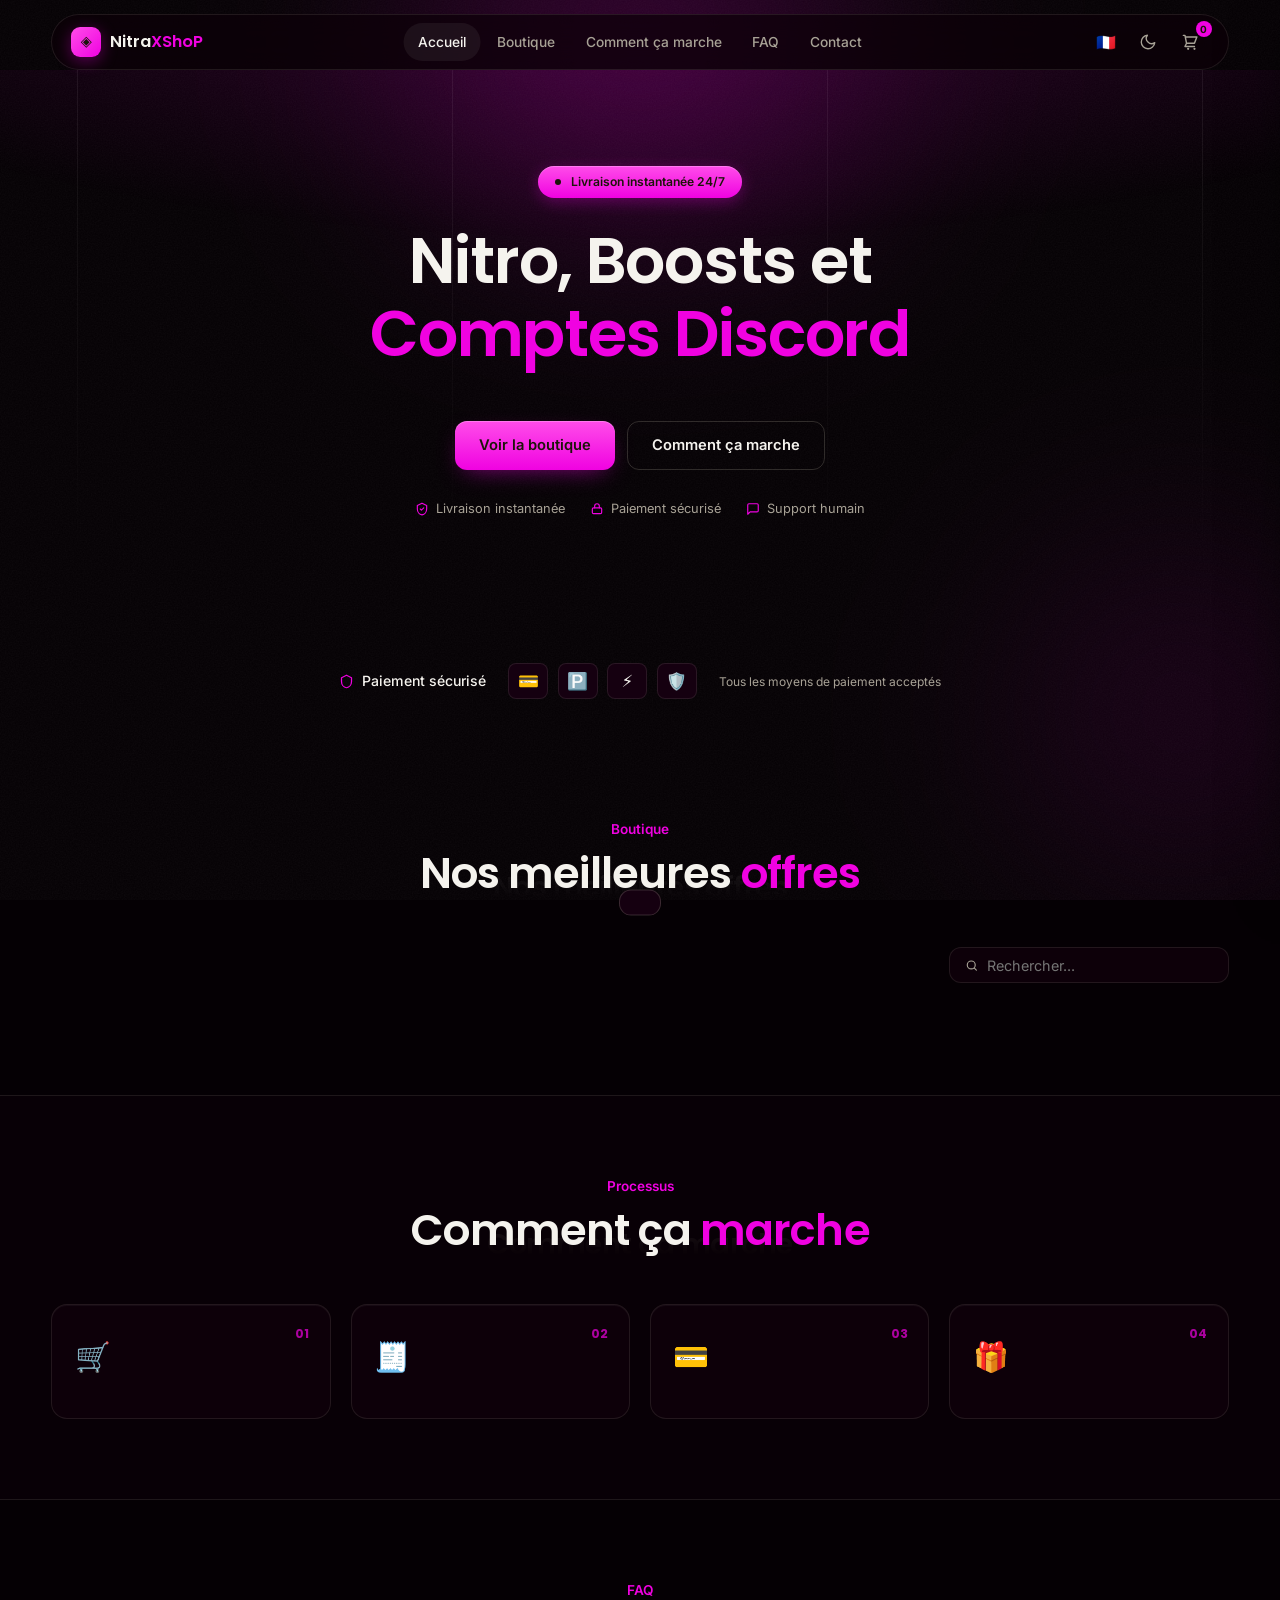
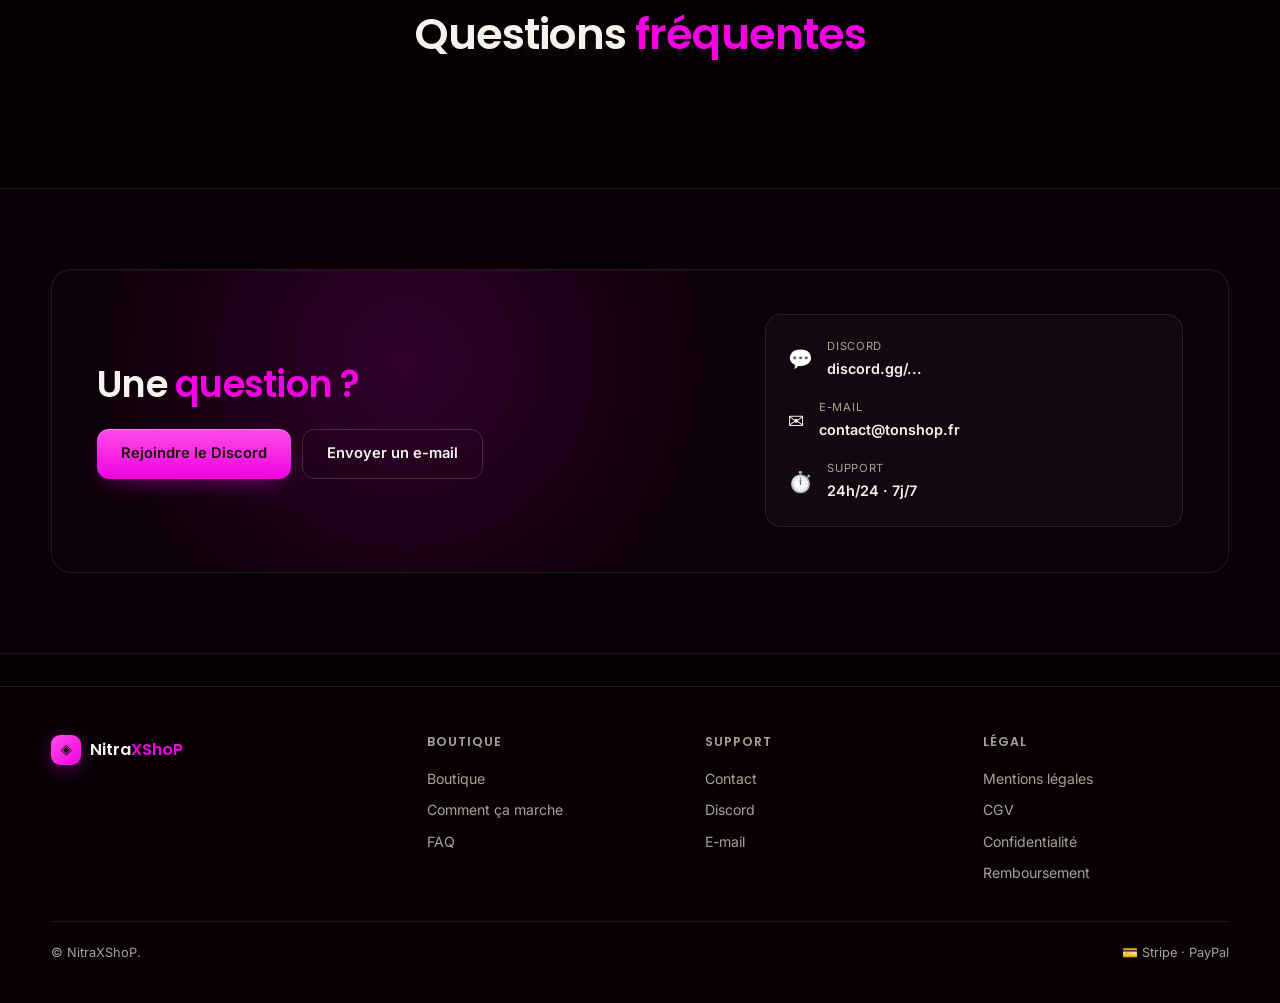
==== index.html @ 9a78f20d "Update index.html" ====
﻿<!DOCTYPE html>
<html lang="fr" data-scheme="dark">
<head>
  <meta charset="UTF-8" />
  <meta name="viewport" content="width=device-width, initial-scale=1" />
  <title>NitraXShoP — Nitro, Boosts et Comptes Discord</title>
  <meta name="description" content="NitraXShoP — achetez du Discord Nitro, des boosts serveur et des comptes Discord. Livraison rapide, paiement sécurisé Stripe et PayPal." />
  <link rel="preconnect" href="https://fonts.googleapis.com" />
  <link rel="preconnect" href="https://fonts.gstatic.com" crossorigin />
  <link href="https://fonts.googleapis.com/css2?family=Poppins:wght@500;600;700&family=Inter:wght@400;500;600&display=swap" rel="stylesheet" />
  <link rel="stylesheet" href="css/style.css" />
</head>
<body>

  <!-- ==== Effets de fond (glow, noise, particules) ==== -->
  <div class="page-fx" aria-hidden="true">
    <div class="pfx-glow pfx-glow--top"></div>
    <div class="pfx-glow pfx-glow--mid"></div>
    <div class="pfx-particles" id="particles"></div>
    <div class="pfx-noise"></div>
  </div>

  <div class="page">

    <!-- ==== HEADER ==== -->
    <header class="sa-header" id="header">
      <nav class="navbar">
        <div class="navbar__pill">
          <a href="#home" class="sa-navbar-logo">
            <span class="logo__mark">◈</span>
            <span class="logo__text">Nitra<span>XShoP</span></span>
          </a>

          <div class="nav-pills" id="navPills">
            <a href="#home" class="nav-pill is-active" data-i18n="nav_home">Accueil</a>
            <a href="#shop" class="nav-pill" data-i18n="nav_shop">Boutique</a>
            <a href="#how" class="nav-pill" data-i18n="nav_how">Comment ça marche</a>
            <a href="#faq" class="nav-pill" data-i18n="nav_faq">FAQ</a>
            <a href="#contact" class="nav-pill" data-i18n="nav_contact">Contact</a>
          </div>

          <div class="navbar__actions">
            <button class="icon-btn" id="langBtn" aria-label="Langue">
              <span id="langFlag">🇫🇷</span>
            </button>

            <button class="icon-btn" id="schemeBtn" aria-label="Thème">
              <svg class="ico-moon" width="18" height="18" viewBox="0 0 24 24" fill="none"><path d="M21 12.79A9 9 0 1 1 11.21 3 7 7 0 0 0 21 12.79Z" stroke="currentColor" stroke-width="1.8" stroke-linecap="round" stroke-linejoin="round"/></svg>
              <svg class="ico-sun" width="18" height="18" viewBox="0 0 24 24" fill="none"><circle cx="12" cy="12" r="4" stroke="currentColor" stroke-width="1.8"/><path d="M12 2v2m0 16v2M4.93 4.93l1.41 1.41m11.32 11.32 1.41 1.41M2 12h2m16 0h2M4.93 19.07l1.41-1.41m11.32-11.32 1.41-1.41" stroke="currentColor" stroke-width="1.8" stroke-linecap="round"/></svg>
            </button>

            <button class="cart-btn" id="cartBtn" aria-label="Panier">
              <svg width="19" height="19" viewBox="0 0 24 24" fill="none"><path d="M3 3h2l.4 2M7 13h10l3-8H5.4M7 13L5.4 5M7 13l-2 4h12" stroke="currentColor" stroke-width="1.8" stroke-linecap="round" stroke-linejoin="round"/><circle cx="9" cy="20" r="1.4" fill="currentColor"/><circle cx="17" cy="20" r="1.4" fill="currentColor"/></svg>
              <span class="cart-btn__count" id="cartCount">0</span>
            </button>

            <button class="burger" id="burger" aria-label="Menu"><span></span><span></span><span></span></button>
          </div>
        </div>

        <div class="mobile-menu" id="mobileMenu">
          <a href="#home" class="mobile-link is-active" data-i18n="nav_home">Accueil</a>
          <a href="#shop" class="mobile-link" data-i18n="nav_shop">Boutique</a>
          <a href="#how" class="mobile-link" data-i18n="nav_how">Comment ça marche</a>
          <a href="#faq" class="mobile-link" data-i18n="nav_faq">FAQ</a>
          <a href="#contact" class="mobile-link" data-i18n="nav_contact">Contact</a>
        </div>
      </nav>
    </header>

    <main>
      <!-- ==== HERO ==== -->
      <section class="hero" id="home">
        <div class="hero-pillars" aria-hidden="true">
          <div class="hero-pillar"></div>
          <div class="hero-pillar"></div>
          <div class="hero-pillar"></div>
          <div class="hero-pillar"></div>
          <div class="hero-pillars-glow"></div>
        </div>

        <div class="wrap hero__inner">
          <div class="sa-hero-eyebrow">
            <span class="blink-dot"></span>
            <span data-i18n="hero_badge">Livraison instantanée 24/7</span>
          </div>

          <h1 class="sa-hero-title hl-accent">
            <span data-i18n="hero_title1">Nitro, Boosts et</span>
            <span class="mk" data-i18n="hero_title2">Comptes Discord</span>
          </h1>

          <p class="sa-hero-subtitle" data-i18n="hero_text"></p>

          <div class="sa-hero-actions">
            <a href="#shop" class="sa-btn sa-btn--primary" data-i18n="hero_cta">Voir la boutique</a>
            <a href="#how" class="sa-btn sa-btn--outline" data-i18n="hero_cta2">Comment ça marche</a>
          </div>

          <div class="hero-trust">
            <span><svg width="14" height="14" viewBox="0 0 24 24" fill="none"><path d="M12 2 4 6v6c0 5 3.4 9.4 8 10 4.6-.6 8-5 8-10V6l-8-4Z" stroke="currentColor" stroke-width="2" stroke-linejoin="round"/><path d="m9 12 2 2 4-4" stroke="currentColor" stroke-width="2" stroke-linecap="round" stroke-linejoin="round"/></svg> <span data-i18n="hero_trust_1">Livraison instantanée</span></span>
            <span><svg width="14" height="14" viewBox="0 0 24 24" fill="none"><rect x="4" y="10" width="16" height="10" rx="2" stroke="currentColor" stroke-width="2"/><path d="M8 10V7a4 4 0 0 1 8 0v3" stroke="currentColor" stroke-width="2" stroke-linecap="round"/></svg> <span data-i18n="hero_trust_2">Paiement sécurisé</span></span>
            <span><svg width="14" height="14" viewBox="0 0 24 24" fill="none"><path d="M21 15a2 2 0 0 1-2 2H7l-4 4V5a2 2 0 0 1 2-2h14a2 2 0 0 1 2 2Z" stroke="currentColor" stroke-width="2" stroke-linejoin="round"/></svg> <span data-i18n="hero_trust_3">Support humain</span></span>
          </div>
        </div>
      </section>

      <!-- ==== LOGOS / CATÉGORIES (marquee) ==== -->
      <section class="logo-cloud">
        <div class="marquee-fade">
          <div class="marquee-track" id="marqueeTrack"></div>
        </div>
      </section>

      <!-- ==== TRUST / PAIEMENTS ==== -->
      <section class="pay-strip">
        <div class="wrap pay-strip__inner">
          <span class="pay-strip__label">
            <svg width="15" height="15" viewBox="0 0 24 24" fill="none"><path d="M12 2 4 6v6c0 5 3.4 9.4 8 10 4.6-.6 8-5 8-10V6l-8-4Z" stroke="currentColor" stroke-width="2" stroke-linejoin="round"/></svg>
            <span data-i18n="pay_secure">Paiement sécurisé</span>
          </span>
          <div class="pay-chips">
            <span class="pay-chip chip-ring" title="Stripe" style="animation-delay:0s">💳</span>
            <span class="pay-chip chip-ring" title="PayPal" style="animation-delay:1.2s">🅿️</span>
            <span class="pay-chip chip-ring" title="Livraison" style="animation-delay:2.4s">⚡</span>
            <span class="pay-chip chip-ring" title="Garantie" style="animation-delay:3.6s">🛡️</span>
          </div>
          <p class="pay-strip__note" data-i18n="pay_methods">Tous les moyens de paiement acceptés</p>
        </div>
      </section>

      <!-- ==== BOUTIQUE ==== -->
      <section class="section" id="shop">
        <div class="wrap">
          <div class="sa-section-header">
            <p class="sa-section-eyebrow" data-i18n="shop_eyebrow">Boutique</p>
            <div class="ghost-wrap">
              <h2 class="sa-section-title hl-accent">
                <span data-i18n="shop_title1">Nos meilleures</span>
                <span class="mk" data-i18n="shop_title2">offres</span>
              </h2>
              <span class="ghost-echo" id="shopEcho" aria-hidden="true">Nos meilleures offres</span>
            </div>
            <p class="sa-section-subtitle" data-i18n="shop_sub"></p>
          </div>

          <div class="shop__toolbar">
            <div class="tabs" id="tabs"></div>
            <div class="search">
              <svg width="15" height="15" viewBox="0 0 24 24" fill="none"><circle cx="11" cy="11" r="7" stroke="currentColor" stroke-width="2"/><path d="M20 20l-3.5-3.5" stroke="currentColor" stroke-width="2" stroke-linecap="round"/></svg>
              <input type="search" id="searchInput" data-i18n-ph="search_ph" placeholder="Rechercher..." />
            </div>
          </div>

          <div class="grid" id="grid"></div>

          <div class="empty-state" id="noResult" hidden>
            <div class="empty__ico">🔍</div>
            <h3 data-i18n="no_result">Aucun résultat</h3>
            <p data-i18n="no_result_sub"></p>
          </div>
        </div>
      </section>

      <!-- ==== COMMENT ÇA MARCHE ==== -->
      <section class="section section--alt" id="how">
        <div class="wrap">
          <div class="sa-section-header">
            <p class="sa-section-eyebrow" data-i18n="how_eyebrow">Processus</p>
            <div class="ghost-wrap">
              <h2 class="sa-section-title hl-accent">
                <span data-i18n="how_title1">Comment ça</span>
                <span class="mk" data-i18n="how_title2">marche</span>
              </h2>
              <span class="ghost-echo" id="howEcho" aria-hidden="true">Comment ça marche</span>
            </div>
            <p class="sa-section-subtitle" data-i18n="how_sub"></p>
          </div>

          <div class="steps">
            <div class="step card-p hfx-spotlight">
              <span class="step__n">01</span>
              <div class="step__ico">🛒</div>
              <h4 data-i18n="how_1_t"></h4>
              <p data-i18n="how_1_d"></p>
            </div>
            <div class="step card-p hfx-spotlight">
              <span class="step__n">02</span>
              <div class="step__ico">🧾</div>
              <h4 data-i18n="how_2_t"></h4>
              <p data-i18n="how_2_d"></p>
            </div>
            <div class="step card-p hfx-spotlight">
              <span class="step__n">03</span>
              <div class="step__ico">💳</div>
              <h4 data-i18n="how_3_t"></h4>
              <p data-i18n="how_3_d"></p>
            </div>
            <div class="step card-p hfx-spotlight">
              <span class="step__n">04</span>
              <div class="step__ico">🎁</div>
              <h4 data-i18n="how_4_t"></h4>
              <p data-i18n="how_4_d"></p>
            </div>
          </div>
        </div>
      </section>

      <!-- ==== FAQ ==== -->
      <section class="section" id="faq">
        <div class="wrap wrap--narrow">
          <div class="sa-section-header">
            <p class="sa-section-eyebrow">FAQ</p>
            <div class="ghost-wrap">
              <h2 class="sa-section-title hl-accent">
                <span data-i18n="faq_title1">Questions</span>
                <span class="mk" data-i18n="faq_title2">fréquentes</span>
              </h2>
              <span class="ghost-echo" id="faqEcho" aria-hidden="true">Questions fréquentes</span>
            </div>
            <p class="sa-section-subtitle" data-i18n="faq_sub"></p>
          </div>
          <div class="faq" id="faqList"></div>
        </div>
      </section>

      <!-- ==== CONTACT ==== -->
      <section class="section section--alt" id="contact">
        <div class="wrap">
          <div class="contact-cta card-p">
            <div class="contact-cta__glow" aria-hidden="true"></div>
            <div class="contact-cta__content">
              <h2 class="hl-accent"><span data-i18n="contact_title1">Une</span> <span class="mk" data-i18n="contact_title2">question ?</span></h2>
              <p data-i18n="contact_sub"></p>
              <div class="contact-cta__btns">
                <a href="#" id="discordLink" class="sa-btn sa-btn--primary" target="_blank" rel="noopener" data-i18n="contact_cta">Rejoindre le Discord</a>
                <a href="#" id="mailLink" class="sa-btn sa-btn--outline" data-i18n="contact_mail">Envoyer un e-mail</a>
              </div>
            </div>
            <div class="contact-cta__info">
              <div class="contact-row"><span>💬</span><div><small>Discord</small><b id="discordTag">discord.gg/...</b></div></div>
              <div class="contact-row"><span>✉️</span><div><small>E-mail</small><b id="mailTag">contact@tonshop.fr</b></div></div>
              <div class="contact-row"><span>⏱️</span><div><small>Support</small><b>24h/24 · 7j/7</b></div></div>
            </div>
          </div>
        </div>
      </section>
    </main>

    <!-- ==== FOOTER ==== -->
    <footer class="sa-footer">
      <div class="wrap footer__grid">
        <div class="footer__brand">
          <a href="#home" class="sa-navbar-logo">
            <span class="logo__mark">◈</span>
            <span class="logo__text">Nitra<span>XShoP</span></span>
          </a>
          <p data-i18n="footer_tagline"></p>
        </div>
        <div class="footer__col">
          <h5 data-i18n="footer_col_shop">Boutique</h5>
          <a href="#shop" data-i18n="nav_shop">Boutique</a>
          <a href="#how" data-i18n="nav_how">Comment ça marche</a>
          <a href="#faq">FAQ</a>
        </div>
        <div class="footer__col">
          <h5 data-i18n="footer_col_support">Support</h5>
          <a href="#contact" data-i18n="nav_contact">Contact</a>
          <a href="#" id="footerDiscord" target="_blank" rel="noopener">Discord</a>
          <a href="#" id="footerMail">E-mail</a>
        </div>
        <div class="footer__col">
          <h5 data-i18n="footer_col_legal">Légal</h5>
          <a href="mentions-legales.html" data-i18n="legal_notice">Mentions légales</a>
          <a href="cgv.html" data-i18n="legal_terms">CGV</a>
          <a href="confidentialite.html" data-i18n="legal_privacy">Confidentialité</a>
          <a href="remboursement.html" data-i18n="legal_refund">Remboursement</a>
        </div>
      </div>
      <div class="wrap footer__bottom">
        <span>© <span id="year"></span> NitraXShoP. <span data-i18n="rights"></span></span>
        <span class="footer__pay">💳 Stripe · PayPal</span>
      </div>
      <div class="wrap">
        <p class="footer__legal" data-i18n="footer_note"></p>
      </div>
    </footer>
  </div>

  <!-- ==== PANIER ==== -->
  <div class="overlay" id="overlay"></div>
  <aside class="drawer" id="drawer" aria-hidden="true">
    <div class="drawer__head">
      <h3 data-i18n="cart">Panier</h3>
      <button class="icon-btn" id="drawerClose" aria-label="Fermer">✕</button>
    </div>

    <div class="drawer__body" id="cartItems"></div>

    <div class="drawer__empty" id="cartEmpty">
      <div class="empty__ico">🛒</div>
      <h4 data-i18n="empty">Ton panier est vide</h4>
      <p data-i18n="empty_sub"></p>
    </div>

    <div class="drawer__foot" id="cartFoot" hidden>
      <div class="drawer__row">
        <span data-i18n="subtotal">Sous-total</span>
        <b id="cartSubtotal">0,00 €</b>
      </div>
      <div class="drawer__row drawer__row--total">
        <span data-i18n="total">Total</span>
        <b id="cartTotal">0,00 €</b>
      </div>

      <div class="pay">
        <div class="pay__label" data-i18n="pay_with">Payer avec</div>

        <div id="paypalMount" class="paypal-mount"></div>

        <button class="sa-btn sa-btn--stripe" id="stripeBtn" hidden>
          💳 <span data-i18n="stripe">Carte bancaire (Stripe)</span>
        </button>

        <div class="pay-empty" id="payEmpty" hidden>
          <p data-i18n="pay_unavailable"></p>
          <a href="#" id="payDiscord" class="sa-btn sa-btn--primary" target="_blank" rel="noopener" data-i18n="pay_contact_btn">Commander sur Discord</a>
        </div>
      </div>

      <button class="link-danger" id="clearCart" data-i18n="clear">Vider</button>
    </div>
  </aside>

  <div class="toast" id="toast"></div>

  <script src="js/config.js"></script>
  <script src="js/i18n.js"></script>
  <script src="js/main.js"></script>
</body>
</html>
---- css/style.css ----
/* =========================================================
   NitraXShoP — thème « Nebula »
   Palette noir profond + accent magenta, navbar flottante,
   titres fantômes, marquee, glows et particules.
   ========================================================= */

:root {
  --accent: 240, 2, 225;
  --grad-from: #ff4de9;
  --grad-to: #f002e1;
  --on-accent: 28, 21, 9;

  --bg: 5, 0, 4;
  --surface: 13, 0, 9;
  --surface-raised: 21, 0, 16;
  --t-primary: 245, 243, 238;
  --t-muted: 168, 162, 150;
  --border: rgba(255, 246, 224, 0.09);
  --border-strong: rgba(255, 246, 224, 0.16);

  --ff-heading: 'Poppins', ui-sans-serif, system-ui, sans-serif;
  --ff-body: 'Inter', ui-sans-serif, system-ui, sans-serif;

  --radius-card: 16px;
  --radius-btn: 12px;
  --radius-badge: 8px;

  --container: 1180px;
  --dur: 200ms;
  --ease: cubic-bezier(0.4, 0, 0.2, 1);
}

[data-scheme="light"] {
  --on-accent: 255, 255, 255;
  --bg: 246, 245, 241;
  --surface: 255, 255, 255;
  --surface-raised: 255, 255, 255;
  --t-primary: 26, 24, 20;
  --t-muted: 95, 91, 81;
  --border: rgba(20, 17, 10, 0.09);
  --border-strong: rgba(20, 17, 10, 0.18);
}

* { box-sizing: border-box; margin: 0; padding: 0; }
[hidden] { display: none !important; }

html { scroll-behavior: smooth; }

body {
  font-family: var(--ff-body);
  background: rgb(var(--bg));
  color: rgb(var(--t-primary));
  line-height: 1.6;
  -webkit-font-smoothing: antialiased;
  overflow-x: hidden;
}

h1, h2, h3, h4, h5 {
  font-family: var(--ff-heading);
  font-weight: 600;
  letter-spacing: -0.02em;
  line-height: 1.15;
}

a { color: inherit; text-decoration: none; }
img { max-width: 100%; display: block; }
button, input { font-family: inherit; }

.wrap { width: min(var(--container), 92vw); margin-inline: auto; }
.wrap--narrow { width: min(860px, 92vw); }

/* =========================================================
   Effets de fond
   ========================================================= */
.page-fx {
  position: fixed; inset: 0; z-index: 0;
  overflow: hidden; pointer-events: none;
}
.pfx-glow {
  position: absolute; border-radius: 50%;
  filter: blur(80px);
}
.pfx-glow--top {
  top: -220px; left: 50%; transform: translateX(-50%);
  width: 900px; height: 520px;
  background: radial-gradient(circle, rgba(var(--accent), 0.22), transparent 68%);
}
.pfx-glow--mid {
  top: 48vh; right: -180px;
  width: 560px; height: 560px;
  background: radial-gradient(circle, rgba(var(--accent), 0.1), transparent 70%);
}
.pfx-noise {
  position: absolute; inset: 0; opacity: 0.05;
  background-image: url("data:image/svg+xml;charset=utf-8,%3Csvg xmlns='http://www.w3.org/2000/svg' width='180' height='180'%3E%3Cfilter id='a'%3E%3CfeTurbulence baseFrequency='.72' numOctaves='2' stitchTiles='stitch' type='fractalNoise'/%3E%3CfeColorMatrix type='saturate' values='0'/%3E%3C/filter%3E%3Crect width='100%25' height='100%25' filter='url(%23a)'/%3E%3C/svg%3E");
  background-size: 180px 180px;
}
[data-scheme="light"] .pfx-noise { opacity: 0.035; }

.pfx-particles { position: absolute; inset: 0; }
.pfx-dot {
  position: absolute; bottom: -3rem;
  left: var(--x); width: var(--s); height: var(--s);
  border-radius: 999px;
  background: rgba(var(--accent), 0.5);
  opacity: 0;
  animation: pfx-float var(--d) linear var(--delay) infinite;
}
@keyframes pfx-float {
  0% { transform: translateY(0); opacity: 0; }
  12% { opacity: 0.5; }
  50% { transform: translate3d(18px, -46vh, 0); }
  100% { transform: translate3d(-12px, -95vh, 0); opacity: 0; }
}

.page { position: relative; z-index: 1; }

/* =========================================================
   Header / navbar flottante
   ========================================================= */
.sa-header {
  position: sticky; top: 0; z-index: 60;
  padding: 14px 0 0;
}
.navbar { position: relative; }
.navbar__pill {
  width: min(var(--container), 92vw);
  margin-inline: auto;
  display: flex; align-items: center; justify-content: space-between;
  gap: 1rem;
  height: 56px; padding: 0 1.2rem;
  border: 1px solid var(--border);
  border-radius: 999px;
  background: rgba(var(--surface), 0.72);
  backdrop-filter: blur(16px);
  -webkit-backdrop-filter: blur(16px);
  transition: box-shadow var(--dur) ease, background var(--dur) ease;
}
.sa-header.is-stuck .navbar__pill {
  background: rgba(var(--surface-raised), 0.9);
  box-shadow: 0 12px 32px -18px rgba(0, 0, 0, 0.8);
}

.sa-navbar-logo {
  display: flex; align-items: center; gap: 0.55rem;
  font-weight: 600; font-size: 1.02rem;
  font-family: var(--ff-heading);
  flex-shrink: 0;
}
.logo__mark {
  width: 30px; height: 30px; border-radius: 9px;
  display: grid; place-items: center; font-size: 0.9rem;
  background: linear-gradient(135deg, var(--grad-from), var(--grad-to));
  color: rgb(var(--on-accent));
  box-shadow: 0 4px 16px rgba(var(--accent), 0.35);
}
.logo__text span { color: rgb(var(--accent)); }

.nav-pills {
  position: absolute; left: 50%; transform: translateX(-50%);
  display: flex; align-items: center; gap: 2px;
}
.nav-pill {
  padding: 0.5rem 0.9rem; border-radius: 999px;
  font-size: 0.86rem; font-weight: 500;
  color: rgb(var(--t-muted));
  transition: color var(--dur) ease, background var(--dur) ease;
  white-space: nowrap;
}
.nav-pill:hover { color: rgb(var(--t-primary)); }
.nav-pill.is-active {
  color: rgb(var(--t-primary));
  background: rgba(var(--t-primary), 0.06);
}

.navbar__actions { display: flex; align-items: center; gap: 0.4rem; flex-shrink: 0; }

.icon-btn {
  width: 36px; height: 36px; border-radius: var(--radius-btn);
  border: none; background: transparent;
  color: rgb(var(--t-muted));
  display: grid; place-items: center; cursor: pointer;
  font-size: 1rem; transition: color var(--dur) ease, background var(--dur) ease;
  position: relative;
}
.icon-btn:hover { color: rgb(var(--t-primary)); background: rgba(var(--t-primary), 0.06); }

.ico-sun { display: none; }
[data-scheme="light"] .ico-moon { display: none; }
[data-scheme="light"] .ico-sun { display: block; }

.cart-btn {
  width: 36px; height: 36px; border-radius: var(--radius-btn);
  border: none; background: transparent;
  color: rgb(var(--t-muted));
  display: grid; place-items: center; cursor: pointer;
  transition: color var(--dur) ease, background var(--dur) ease;
  position: relative;
}
.cart-btn:hover { color: rgb(var(--t-primary)); background: rgba(var(--t-primary), 0.06); }
.cart-btn__count {
  position: absolute; top: -3px; right: -3px;
  min-width: 16px; height: 16px; padding: 0 4px;
  border-radius: 999px;
  background: rgb(var(--accent)); color: rgb(var(--on-accent));
  font-size: 0.62rem; font-weight: 700; line-height: 16px;
  text-align: center;
}

.burger { display: none; flex-direction: column; gap: 4px; background: none; border: none; cursor: pointer; padding: 8px; }
.burger span { width: 18px; height: 2px; background: rgb(var(--t-primary)); border-radius: 2px; transition: 0.25s; }
.burger.is-open span:nth-child(1) { transform: translateY(6px) rotate(45deg); }
.burger.is-open span:nth-child(2) { opacity: 0; }
.burger.is-open span:nth-child(3) { transform: translateY(-6px) rotate(-45deg); }

.mobile-menu {
  display: none;
  position: absolute; top: calc(100% + 8px);
  left: 4vw; right: 4vw; z-index: 50;
  background: rgb(var(--surface-raised));
  border: 1px solid var(--border);
  border-radius: var(--radius-card);
  padding: 0.6rem;
  box-shadow: 0 24px 60px -20px rgba(0, 0, 0, 0.7);
}
.mobile-menu.is-open { display: block; animation: menuIn 0.2s ease; }
@keyframes menuIn { from { opacity: 0; transform: translateY(-6px); } }
.mobile-link {
  display: block; padding: 0.7rem 0.9rem;
  border-radius: var(--radius-btn);
  font-size: 0.9rem; font-weight: 500;
  color: rgb(var(--t-muted));
}
.mobile-link.is-active, .mobile-link:hover {
  color: rgb(var(--t-primary)); background: rgba(var(--t-primary), 0.05);
}

/* =========================================================
   Boutons
   ========================================================= */
.sa-btn {
  display: inline-flex; align-items: center; justify-content: center; gap: 0.5rem;
  padding: 0.75rem 1.5rem;
  border-radius: var(--radius-btn);
  font-weight: 600; font-size: 0.92rem;
  border: none; cursor: pointer;
  transition: all var(--dur) ease;
  white-space: nowrap;
}
.sa-btn:active { transform: scale(0.98); }
.sa-btn--primary {
  background: linear-gradient(180deg, var(--grad-from), var(--grad-to));
  color: rgb(var(--on-accent));
  box-shadow: 0 8px 24px -10px rgba(var(--accent), 0.6), inset 0 1px 0 rgba(255, 255, 255, 0.25);
}
.sa-btn--primary:hover { filter: brightness(0.92); }
.sa-btn--outline {
  background: transparent;
  border: 1px solid var(--border-strong);
  color: rgb(var(--t-primary));
}
.sa-btn--outline:hover { background: rgba(var(--t-primary), 0.05); }
.sa-btn--paypal { background: #ffc439; color: #111; width: 100%; }
.sa-btn--paypal:hover { filter: brightness(1.05); }
.sa-btn--stripe { background: #635bff; color: #fff; width: 100%; }
.sa-btn--stripe:hover { filter: brightness(1.12); }
.sa-btn:disabled { opacity: 0.5; cursor: not-allowed; }

.link-danger {
  background: none; border: none;
  color: rgb(var(--accent)); font-weight: 600; font-size: 0.8rem;
  cursor: pointer; padding: 0.3rem; justify-self: center;
}
.link-danger:hover { text-decoration: underline; }

/* =========================================================
   Hero
   ========================================================= */
.hero { position: relative; padding: 6rem 0 4rem; overflow: hidden; }
.hero-pillars {
  position: absolute; inset: 0;
  display: flex; justify-content: space-between;
  padding: 0 6vw;
  pointer-events: none;
}
.hero-pillar {
  width: 1px; height: 100%;
  background: linear-gradient(to top, transparent, rgba(var(--t-primary), 0.07));
}
.hero-pillars-glow {
  position: absolute; inset: 0;
  background: radial-gradient(ellipse 120% 90% at 50% -25%, rgba(var(--accent), 0.18), transparent 65%);
}
.hero__inner {
  position: relative;
  display: flex; flex-direction: column; align-items: center;
  text-align: center;
}

.sa-hero-eyebrow {
  display: inline-flex; align-items: center; gap: 0.6rem;
  padding: 0.4rem 1.1rem; border-radius: 999px;
  font-size: 0.76rem; font-weight: 600;
  color: rgb(var(--on-accent));
  background: linear-gradient(180deg, var(--grad-from), var(--grad-to));
  box-shadow: inset 0 1px 0 rgba(255, 255, 255, 0.25), 0 4px 16px rgba(var(--accent), 0.3);
  margin-bottom: 1.6rem;
}
.blink-dot {
  width: 6px; height: 6px; border-radius: 999px;
  background: rgb(var(--on-accent));
  animation: blink 1.6s ease-in-out infinite;
}
@keyframes blink { 50% { opacity: 0.25; } }

.sa-hero-title {
  font-size: clamp(2.4rem, 5.4vw, 4rem);
  font-weight: 600;
  max-width: 18ch;
}
.hl-accent .mk { color: rgb(var(--accent)); }

.sa-hero-subtitle {
  margin-top: 1.1rem;
  font-size: 1.08rem; color: rgb(var(--t-muted));
  max-width: 54ch;
}
.sa-hero-actions {
  margin-top: 2rem;
  display: flex; gap: 0.8rem; flex-wrap: wrap; justify-content: center;
}

.hero-trust {
  margin-top: 1.8rem;
  display: flex; gap: 1.6rem; flex-wrap: wrap; justify-content: center;
  font-size: 0.8rem; color: rgb(var(--t-muted));
}
.hero-trust span { display: inline-flex; align-items: center; gap: 0.4rem; }
.hero-trust svg { color: rgb(var(--accent)); }

/* =========================================================
   Marquee catégories
   ========================================================= */
.logo-cloud { padding: 2.5rem 0 1rem; }
.marquee-fade {
  overflow: hidden;
  mask-image: linear-gradient(90deg, transparent, #000 10%, #000 90%, transparent);
  -webkit-mask-image: linear-gradient(90deg, transparent, #000 10%, #000 90%, transparent);
}
.marquee-track {
  display: flex; width: max-content;
  animation: marquee 28s linear infinite;
}
.marquee-group { display: flex; align-items: center; gap: 3.5rem; padding-right: 3.5rem; }
.marquee-item {
  display: inline-flex; align-items: center; gap: 0.6rem;
  font-family: var(--ff-heading); font-weight: 600; font-size: 1.1rem;
  color: rgb(var(--t-muted)); opacity: 0.55;
  filter: grayscale(1);
  transition: 0.3s ease;
  white-space: nowrap;
}
.marquee-item:hover { opacity: 1; filter: none; color: rgb(var(--t-primary)); }
.marquee-item span { font-size: 1.4rem; }
@keyframes marquee { to { transform: translateX(-50%); } }

/* =========================================================
   Bandeau paiement
   ========================================================= */
.pay-strip { padding: 1.5rem 0 2.5rem; }
.pay-strip__inner {
  display: flex; align-items: center; justify-content: center;
  gap: 1.4rem; flex-wrap: wrap;
  font-size: 0.88rem;
}
.pay-strip__label {
  display: inline-flex; align-items: center; gap: 0.5rem;
  font-weight: 500;
}
.pay-strip__label svg { color: rgb(var(--accent)); }
.pay-strip__note { font-size: 0.75rem; color: rgb(var(--t-muted)); }

.pay-chips { display: flex; gap: 0.6rem; }
.pay-chip {
  width: 40px; height: 36px;
  display: grid; place-items: center;
  border: 1px solid var(--border);
  border-radius: var(--radius-badge);
  background: rgb(var(--surface-raised));
  font-size: 1.05rem;
}
.chip-ring { animation: chip-ring 7.2s ease-in-out infinite; }
@keyframes chip-ring {
  0%, 12%, 100% { border-color: var(--border); box-shadow: none; }
  4%, 8% {
    border-color: rgba(var(--accent), 0.55);
    box-shadow: 0 0 0 3px rgba(var(--accent), 0.12);
  }
}

/* =========================================================
   Sections
   ========================================================= */
.section { padding: 5rem 0; }
.section--alt {
  background: rgba(var(--surface), 0.5);
  border-block: 1px solid var(--border);
}

.sa-section-header {
  max-width: 640px; margin: 0 auto 3rem;
  text-align: center;
}
.sa-section-eyebrow {
  font-size: 0.85rem; font-weight: 600;
  color: rgb(var(--accent));
  margin-bottom: 0.5rem;
}
.sa-section-title { font-size: clamp(1.9rem, 3.6vw, 2.7rem); }
.sa-section-subtitle { margin-top: 0.8rem; color: rgb(var(--t-muted)); }

/* Titre fantôme (ghost echo) */
.ghost-wrap { position: relative; }
.ghost-echo {
  position: absolute; left: 50%; bottom: -0.1em;
  transform: translateX(-50%);
  font-family: var(--ff-heading); font-weight: 600;
  font-size: 1.8em; line-height: 1; letter-spacing: -0.02em;
  white-space: nowrap; overflow: hidden; max-width: 96vw;
  background-image: linear-gradient(180deg, rgb(var(--t-primary)), transparent 92%);
  -webkit-background-clip: text; background-clip: text;
  color: transparent; opacity: 0.06;
  pointer-events: none; user-select: none;
  z-index: 0;
}
.sa-section-title { position: relative; z-index: 1; }

/* =========================================================
   Toolbar boutique
   ========================================================= */
.shop__toolbar {
  display: flex; justify-content: space-between; align-items: center;
  gap: 1rem; flex-wrap: wrap; margin-bottom: 2rem;
}
.tabs { display: flex; gap: 0.45rem; flex-wrap: wrap; }
.tab {
  display: inline-flex; align-items: center; gap: 0.45rem;
  padding: 0.55rem 1.1rem; border-radius: 999px;
  border: 1px solid var(--border);
  background: rgb(var(--surface));
  color: rgb(var(--t-muted));
  font-size: 0.85rem; font-weight: 500;
  cursor: pointer; transition: all var(--dur) ease;
}
.tab:hover { color: rgb(var(--t-primary)); border-color: var(--border-strong); }
.tab.is-active {
  background: linear-gradient(180deg, var(--grad-from), var(--grad-to));
  border-color: transparent;
  color: rgb(var(--on-accent));
  font-weight: 600;
  box-shadow: 0 6px 20px -8px rgba(var(--accent), 0.6);
}

.search {
  display: flex; align-items: center; gap: 0.55rem;
  background: rgb(var(--surface));
  border: 1px solid var(--border);
  border-radius: var(--radius-btn);
  padding: 0.55rem 0.95rem;
  color: rgb(var(--t-muted));
  min-width: 230px;
  transition: border-color var(--dur) ease, box-shadow var(--dur) ease;
}
.search:focus-within {
  border-color: rgba(var(--accent), 0.55);
  box-shadow: 0 0 0 3px rgba(var(--accent), 0.12);
}
.search input {
  background: none; border: none; outline: none;
  color: rgb(var(--t-primary)); width: 100%; font-size: 0.9rem;
}

/* =========================================================
   Cartes produits (style showcase)
   ========================================================= */
.grid {
  display: grid;
  grid-template-columns: repeat(auto-fill, minmax(270px, 1fr));
  gap: var(--grid-gap, 1.25rem);
}

.card-p {
  box-shadow: inset 0 1px 0 rgba(255, 255, 255, 0.045);
  transition: border-color var(--dur) ease, box-shadow var(--dur) ease, transform var(--dur) ease;
}
[data-scheme="light"] .card-p { box-shadow: 0 1px 2px rgba(0, 0, 0, 0.04), 0 6px 20px rgba(0, 0, 0, 0.04); }

.hfx-spotlight { position: relative; }
.hfx-spotlight::after {
  content: ""; position: absolute; inset: 0;
  border-radius: inherit; pointer-events: none;
  opacity: 0; transition: opacity 300ms ease;
  background: radial-gradient(240px circle at var(--mx, 50%) var(--my, 50%), rgba(var(--accent), 0.1), transparent 70%);
}
.hfx-spotlight:hover::after { opacity: 1; }

.pcard {
  position: relative;
  display: flex; flex-direction: column;
  height: 100%;
  border: 1px solid var(--border);
  border-radius: var(--radius-card);
  background: rgb(var(--surface));
  overflow: hidden;
}
.pcard:hover { border-color: rgba(var(--t-primary), 0.2); }

.pcard__media {
  margin: 0.75rem 0.75rem 0;
  border-radius: var(--radius-btn);
  aspect-ratio: 16 / 9;
  display: grid; place-items: center;
  position: relative; overflow: hidden;
  background:
    radial-gradient(120% 90% at 50% 0%, rgba(var(--accent), 0.28), transparent 60%),
    linear-gradient(180deg, rgba(var(--t-primary), 0.06), rgba(var(--t-primary), 0.02));
  border: 1px solid var(--border);
}
[data-scheme="light"] .pcard__media {
  background:
    radial-gradient(120% 90% at 50% 0%, rgba(var(--accent), 0.16), transparent 60%),
    linear-gradient(180deg, rgba(var(--t-primary), 0.05), transparent);
}
.pcard__media span {
  font-size: 3rem;
  filter: drop-shadow(0 8px 24px rgba(var(--accent), 0.4));
  transition: transform 0.5s ease;
}
.pcard__media img {
  position: absolute; inset: 0;
  width: 100%; height: 100%;
  object-fit: cover;
  transition: transform 0.5s ease;
}
.pcard:hover .pcard__media span,
.pcard:hover .pcard__media img { transform: scale(1.06); }

.pcard__badge {
  position: absolute; top: 1.35rem; right: 1.35rem;
  padding: 0.2rem 0.6rem; border-radius: var(--radius-badge);
  font-size: 0.66rem; font-weight: 700; text-transform: uppercase;
  letter-spacing: 0.04em;
}
.badge--promo { background: rgb(var(--accent)); color: rgb(var(--on-accent)); }
.badge--popular { background: rgba(var(--accent), 0.16); color: rgb(var(--accent)); border: 1px solid rgba(var(--accent), 0.3); }
.badge--best { background: linear-gradient(135deg, #f59e0b, #f43f5e); color: #fff; }
.badge--new { background: #16a34a; color: #fff; }

.pcard__body {
  padding: 1.1rem 1.25rem 1.25rem;
  display: flex; flex-direction: column; flex: 1;
}
.pcard__top {
  display: flex; align-items: flex-start; justify-content: space-between;
  gap: 0.8rem; margin-bottom: 0.5rem;
}
.pcard__title {
  font-size: 1rem; font-weight: 600; line-height: 1.3;
  transition: color var(--dur) ease;
}
.pcard:hover .pcard__title { color: rgb(var(--accent)); }
.pcard__price { text-align: right; flex-shrink: 0; }
.pcard__price small {
  display: block; font-size: 0.68rem; font-weight: 500;
  color: rgb(var(--t-muted));
}
.pcard__price b { font-size: 1.05rem; font-weight: 600; }
.pcard__price s { color: rgb(var(--t-muted)); font-weight: 400; font-size: 0.78rem; }

.pcard__chip {
  display: inline-flex; align-items: center; gap: 0.35rem;
  align-self: flex-start;
  padding: 0.18rem 0.55rem; border-radius: var(--radius-badge);
  border: 1px solid rgba(var(--accent), 0.25);
  background: rgba(var(--accent), 0.1);
  color: rgb(var(--accent));
  font-size: 0.7rem; font-weight: 600;
  margin-bottom: 0.7rem;
}

.pcard__desc {
  font-size: 0.82rem; color: rgb(var(--t-muted));
  line-height: 1.5; margin-bottom: 1rem;
  display: -webkit-box; -webkit-line-clamp: 2; -webkit-box-orient: vertical;
  overflow: hidden;
}

.pcard__actions { margin-top: auto; display: flex; gap: 0.5rem; }
.pcard__actions .sa-btn { flex: 1; padding: 0.65rem 1rem; font-size: 0.85rem; }
.icon-cart {
  width: 42px; flex-shrink: 0;
  border-radius: var(--radius-btn);
  border: 1px solid var(--border-strong);
  background: transparent; color: rgb(var(--t-primary));
  display: grid; place-items: center; cursor: pointer;
  transition: all var(--dur) ease; font-size: 1.05rem;
}
.icon-cart:hover {
  background: rgba(var(--accent), 0.14);
  border-color: rgba(var(--accent), 0.4);
  color: rgb(var(--accent));
}

.empty-state {
  text-align: center; padding: 3rem 1rem;
  border: 1px dashed var(--border-strong);
  border-radius: var(--radius-card);
}
.empty__ico { font-size: 2.4rem; margin-bottom: 0.5rem; }
.empty-state h3 { margin-bottom: 0.3rem; }
.empty-state p { color: rgb(var(--t-muted)); font-size: 0.9rem; }

/* =========================================================
   Étapes
   ========================================================= */
.steps {
  display: grid; grid-template-columns: repeat(4, 1fr); gap: 1.25rem;
}
.step {
  position: relative;
  background: rgb(var(--surface));
  border: 1px solid var(--border);
  border-radius: var(--radius-card);
  padding: 1.8rem 1.4rem 1.5rem;
  text-align: left;
}
.step:hover { border-color: rgba(var(--accent), 0.35); }
.step__n {
  position: absolute; top: 1.2rem; right: 1.3rem;
  font-family: var(--ff-heading); font-weight: 700;
  font-size: 0.78rem; color: rgb(var(--accent));
  opacity: 0.7;
}
.step__ico { font-size: 1.8rem; margin-bottom: 0.9rem; }
.step h4 { font-size: 1rem; margin-bottom: 0.4rem; }
.step p { font-size: 0.85rem; color: rgb(var(--t-muted)); }

/* =========================================================
   FAQ
   ========================================================= */
.faq { display: grid; gap: 0.7rem; }
.faq__item {
  background: rgb(var(--surface));
  border: 1px solid var(--border);
  border-radius: var(--radius-card);
  overflow: hidden;
  transition: border-color var(--dur) ease;
}
.faq__item.is-open { border-color: rgba(var(--accent), 0.4); }
.faq__q {
  width: 100%; display: flex; justify-content: space-between; align-items: center;
  gap: 1rem; background: none; border: none;
  color: rgb(var(--t-primary));
  padding: 1.1rem 1.3rem;
  font-weight: 600; font-size: 0.95rem; text-align: left;
  cursor: pointer; font-family: var(--ff-heading);
}
.faq__q span:last-child {
  color: rgb(var(--accent)); font-size: 1.15rem; flex-shrink: 0;
  transition: transform 0.25s ease;
}
.faq__item.is-open .faq__q span:last-child { transform: rotate(45deg); }
.faq__a { max-height: 0; overflow: hidden; transition: max-height 0.3s ease; }
.faq__a p { padding: 0 1.3rem 1.2rem; color: rgb(var(--t-muted)); font-size: 0.88rem; }

/* =========================================================
   Contact
   ========================================================= */
.contact-cta {
  position: relative;
  display: grid; grid-template-columns: 1.2fr 0.8fr; gap: 2.5rem;
  align-items: center;
  background: rgb(var(--surface));
  border: 1px solid var(--border);
  border-radius: 20px;
  padding: 2.8rem;
  overflow: hidden;
}
.contact-cta__glow {
  position: absolute; inset: -40% 30% auto -10%; height: 140%;
  background: radial-gradient(circle, rgba(var(--accent), 0.16), transparent 60%);
  pointer-events: none;
}
.contact-cta__content { position: relative; }
.contact-cta h2 { font-size: clamp(1.7rem, 3vw, 2.3rem); margin-bottom: 0.6rem; }
.contact-cta p { color: rgb(var(--t-muted)); margin-bottom: 1.5rem; }
.contact-cta__btns { display: flex; gap: 0.7rem; flex-wrap: wrap; }

.contact-cta__info {
  position: relative;
  background: rgba(var(--t-primary), 0.03);
  border: 1px solid var(--border);
  border-radius: var(--radius-card);
  padding: 1.4rem; display: grid; gap: 1.1rem;
}
.contact-row { display: flex; gap: 0.9rem; align-items: center; }
.contact-row > span { font-size: 1.25rem; }
.contact-row small {
  display: block; font-size: 0.7rem; text-transform: uppercase;
  letter-spacing: 0.06em; color: rgb(var(--t-muted));
}
.contact-row b { font-size: 0.9rem; font-weight: 600; }

/* =========================================================
   Footer
   ========================================================= */
.sa-footer {
  border-top: 1px solid var(--border);
  background: rgba(var(--surface), 0.6);
  padding: 3rem 0 1.5rem;
  margin-top: 2rem;
}
.footer__grid {
  display: grid; grid-template-columns: 1.4fr 1fr 1fr 1fr; gap: 2rem;
  padding-bottom: 2rem; border-bottom: 1px solid var(--border);
}
.footer__brand p { color: rgb(var(--t-muted)); font-size: 0.85rem; margin-top: 0.9rem; max-width: 42ch; }
.footer__col h5 {
  font-size: 0.78rem; text-transform: uppercase; letter-spacing: 0.08em;
  color: rgb(var(--t-muted)); margin-bottom: 0.9rem; font-weight: 600;
}
.footer__col a {
  display: block; font-size: 0.88rem; color: rgb(var(--t-muted));
  padding: 0.28rem 0; transition: color var(--dur) ease;
}
.footer__col a:hover { color: rgb(var(--t-primary)); }
.footer__bottom {
  display: flex; justify-content: space-between; gap: 1rem; flex-wrap: wrap;
  padding-top: 1.3rem; font-size: 0.8rem; color: rgb(var(--t-muted));
}
.footer__legal { font-size: 0.72rem; color: rgb(var(--t-muted)); opacity: 0.75; margin-top: 1rem; }

/* =========================================================
   Panier (drawer)
   ========================================================= */
.overlay {
  position: fixed; inset: 0; z-index: 80;
  background: rgba(6, 5, 3, 0.6);
  backdrop-filter: blur(3px);
  opacity: 0; visibility: hidden; transition: 0.28s;
}
.overlay.is-open { opacity: 1; visibility: visible; }

.drawer {
  position: fixed; top: 0; right: 0; z-index: 90;
  height: 100dvh; width: min(410px, 100%);
  background: rgb(var(--surface-raised));
  border-left: 1px solid var(--border);
  transform: translateX(105%);
  transition: transform 0.32s cubic-bezier(0.4, 0, 0.2, 1);
  display: flex; flex-direction: column;
  box-shadow: -24px 0 60px -24px rgba(0, 0, 0, 0.7);
}
.drawer.is-open { transform: none; }

.drawer__head {
  display: flex; justify-content: space-between; align-items: center;
  padding: 1.2rem 1.4rem; border-bottom: 1px solid var(--border);
}
.drawer__head h3 { font-size: 1.05rem; }

.drawer__body {
  flex: 1; overflow-y: auto;
  padding: 1.1rem 1.4rem; display: grid; gap: 0.8rem; align-content: start;
}
.drawer__empty {
  flex: 1; display: grid; place-content: center;
  text-align: center; padding: 2rem; gap: 0.3rem;
}
.drawer__empty p { color: rgb(var(--t-muted)); font-size: 0.85rem; }
.drawer__empty h4 { margin-top: 0.4rem; }

.line {
  display: grid; grid-template-columns: auto 1fr auto;
  gap: 0.8rem; align-items: center;
  background: rgba(var(--t-primary), 0.03);
  border: 1px solid var(--border);
  border-radius: var(--radius-card);
  padding: 0.75rem;
}
.line__ico {
  width: 42px; height: 42px; border-radius: var(--radius-btn);
  background: rgba(var(--accent), 0.12);
  border: 1px solid rgba(var(--accent), 0.25);
  display: grid; place-items: center; font-size: 1.2rem;
}
.line__name { font-size: 0.85rem; font-weight: 600; line-height: 1.3; }
.line__price { font-size: 0.8rem; color: rgb(var(--accent)); font-weight: 600; }
.line__ctrl { display: flex; align-items: center; gap: 0.35rem; }
.qty {
  display: flex; align-items: center;
  border: 1px solid var(--border); border-radius: var(--radius-badge);
  overflow: hidden;
}
.qty button {
  width: 24px; height: 26px; background: none; border: none;
  color: rgb(var(--t-primary)); cursor: pointer;
}
.qty button:hover { background: rgba(var(--accent), 0.2); }
.qty span { font-size: 0.8rem; font-weight: 600; min-width: 20px; text-align: center; }
.line__del { background: none; border: none; color: rgb(var(--t-muted)); cursor: pointer; font-size: 0.9rem; padding: 0.2rem; }
.line__del:hover { color: rgb(var(--accent)); }

.drawer__foot {
  border-top: 1px solid var(--border);
  padding: 1.2rem 1.4rem 1.4rem;
  display: grid; gap: 0.6rem;
  background: rgba(var(--surface), 0.8);
}
.drawer__row { display: flex; justify-content: space-between; font-size: 0.88rem; color: rgb(var(--t-muted)); }
.drawer__row--total {
  font-size: 1.1rem; color: rgb(var(--t-primary)); font-weight: 700;
  padding-top: 0.6rem; border-top: 1px dashed var(--border-strong);
  font-family: var(--ff-heading);
}
.pay { display: grid; gap: 0.55rem; margin-top: 0.4rem; }
.pay__label {
  font-size: 0.68rem; text-transform: uppercase; letter-spacing: 0.1em;
  color: rgb(var(--t-muted)); font-weight: 600;
}
.paypal-mount:empty { display: none; }
.pay-empty {
  display: grid; gap: 0.6rem; text-align: center;
  padding: 0.9rem; border-radius: var(--radius-btn);
  border: 1px dashed var(--border-strong);
  background: rgba(var(--t-primary), 0.03);
}
.pay-empty p { font-size: 0.8rem; color: rgb(var(--t-muted)); line-height: 1.5; }
.pay-empty .sa-btn { width: 100%; }

/* =========================================================
   Toast
   ========================================================= */
.toast {
  position: fixed; left: 50%; bottom: 26px;
  transform: translate(-50%, 160%);
  background: rgb(var(--surface-raised));
  border: 1px solid var(--border-strong);
  padding: 0.75rem 1.25rem; border-radius: var(--radius-btn);
  font-size: 0.88rem; font-weight: 500;
  box-shadow: 0 20px 50px -20px rgba(0, 0, 0, 0.8);
  z-index: 120;
  transition: transform 0.32s cubic-bezier(0.4, 0, 0.2, 1);
  display: flex; align-items: center; gap: 0.5rem; max-width: 90vw;
}
.toast.is-visible { transform: translate(-50%, 0); }
.toast--ok::before { content: "✓"; color: #2dd4a7; font-weight: 900; }
.toast--err::before { content: "!"; color: rgb(var(--accent)); font-weight: 900; }

/* =========================================================
   Reveal
   ========================================================= */
.reveal { opacity: 0; transform: translateY(18px); transition: 0.6s var(--ease); }
.reveal.is-in { opacity: 1; transform: none; }

/* =========================================================
   Pages légales
   ========================================================= */
.legal-head {
  border-bottom: 1px solid var(--border);
  background: rgba(var(--surface), 0.6);
  padding: 1rem 0;
  position: sticky; top: 0; z-index: 40;
  backdrop-filter: blur(12px);
}
.legal-head__inner { display: flex; align-items: center; justify-content: space-between; gap: 1rem; }
.legal { padding: 3.5rem 0 2rem; }
.legal__inner { max-width: 780px; margin-inline: auto; }
.legal__eyebrow {
  font-size: 0.72rem; text-transform: uppercase; letter-spacing: 0.12em;
  color: rgb(var(--accent)); font-weight: 600; margin-bottom: 0.6rem;
}
.legal h1 { font-size: clamp(1.9rem, 4vw, 2.7rem); margin-bottom: 0.5rem; }
.legal__updated { font-size: 0.8rem; color: rgb(var(--t-muted)); margin-bottom: 2rem; }
.legal h2 { font-size: 1.15rem; margin: 2.2rem 0 0.7rem; }
.legal h3 { font-size: 1rem; margin: 1.5rem 0 0.5rem; }
.legal p, .legal li { color: rgb(var(--t-muted)); line-height: 1.75; font-size: 0.94rem; }
.legal p + p { margin-top: 0.7rem; }
.legal ul { padding-left: 1.2rem; margin-top: 0.5rem; display: grid; gap: 0.35rem; }
.legal ol { padding-left: 1.3rem; margin-top: 0.5rem; display: grid; gap: 0.35rem; }
.legal a { color: rgb(var(--accent)); text-decoration: underline; }
.legal__todo {
  border: 1px dashed var(--border-strong);
  background: rgba(var(--accent), 0.05);
  border-radius: var(--radius-btn);
  padding: 1rem 1.1rem; margin: 1.5rem 0;
  font-size: 0.86rem; color: rgb(var(--t-primary));
}
.legal__todo b { color: rgb(var(--accent)); }
.legal__back { display: inline-flex; align-items: center; gap: 0.4rem; font-size: 0.85rem; color: rgb(var(--t-muted)); }
.legal__back:hover { color: rgb(var(--t-primary)); }
.legal__nav { display: flex; flex-wrap: wrap; gap: 0.8rem; margin-top: 2.5rem; padding-top: 1.5rem; border-top: 1px solid var(--border); }

/* =========================================================
   Responsive
   ========================================================= */
@media (max-width: 1024px) {
  .nav-pills { display: none; }
  .burger { display: flex; }
  .steps { grid-template-columns: repeat(2, 1fr); }
  .contact-cta { grid-template-columns: 1fr; padding: 2rem; }
  .footer__grid { grid-template-columns: 1fr 1fr; }
  .footer__brand { grid-column: 1 / -1; }
}
@media (max-width: 640px) {
  .hero { padding: 3.5rem 0 2.5rem; }
  .section { padding: 3.5rem 0; }
  .steps { grid-template-columns: 1fr; }
  .shop__toolbar { flex-direction: column; align-items: stretch; }
  .search { min-width: 0; }
  .tabs { overflow-x: auto; flex-wrap: nowrap; padding-bottom: 0.2rem; }
  .grid { grid-template-columns: 1fr; }
  .hero-trust { gap: 0.9rem; flex-direction: column; align-items: center; }
  .pay-strip__inner { flex-direction: column; gap: 0.9rem; }
}
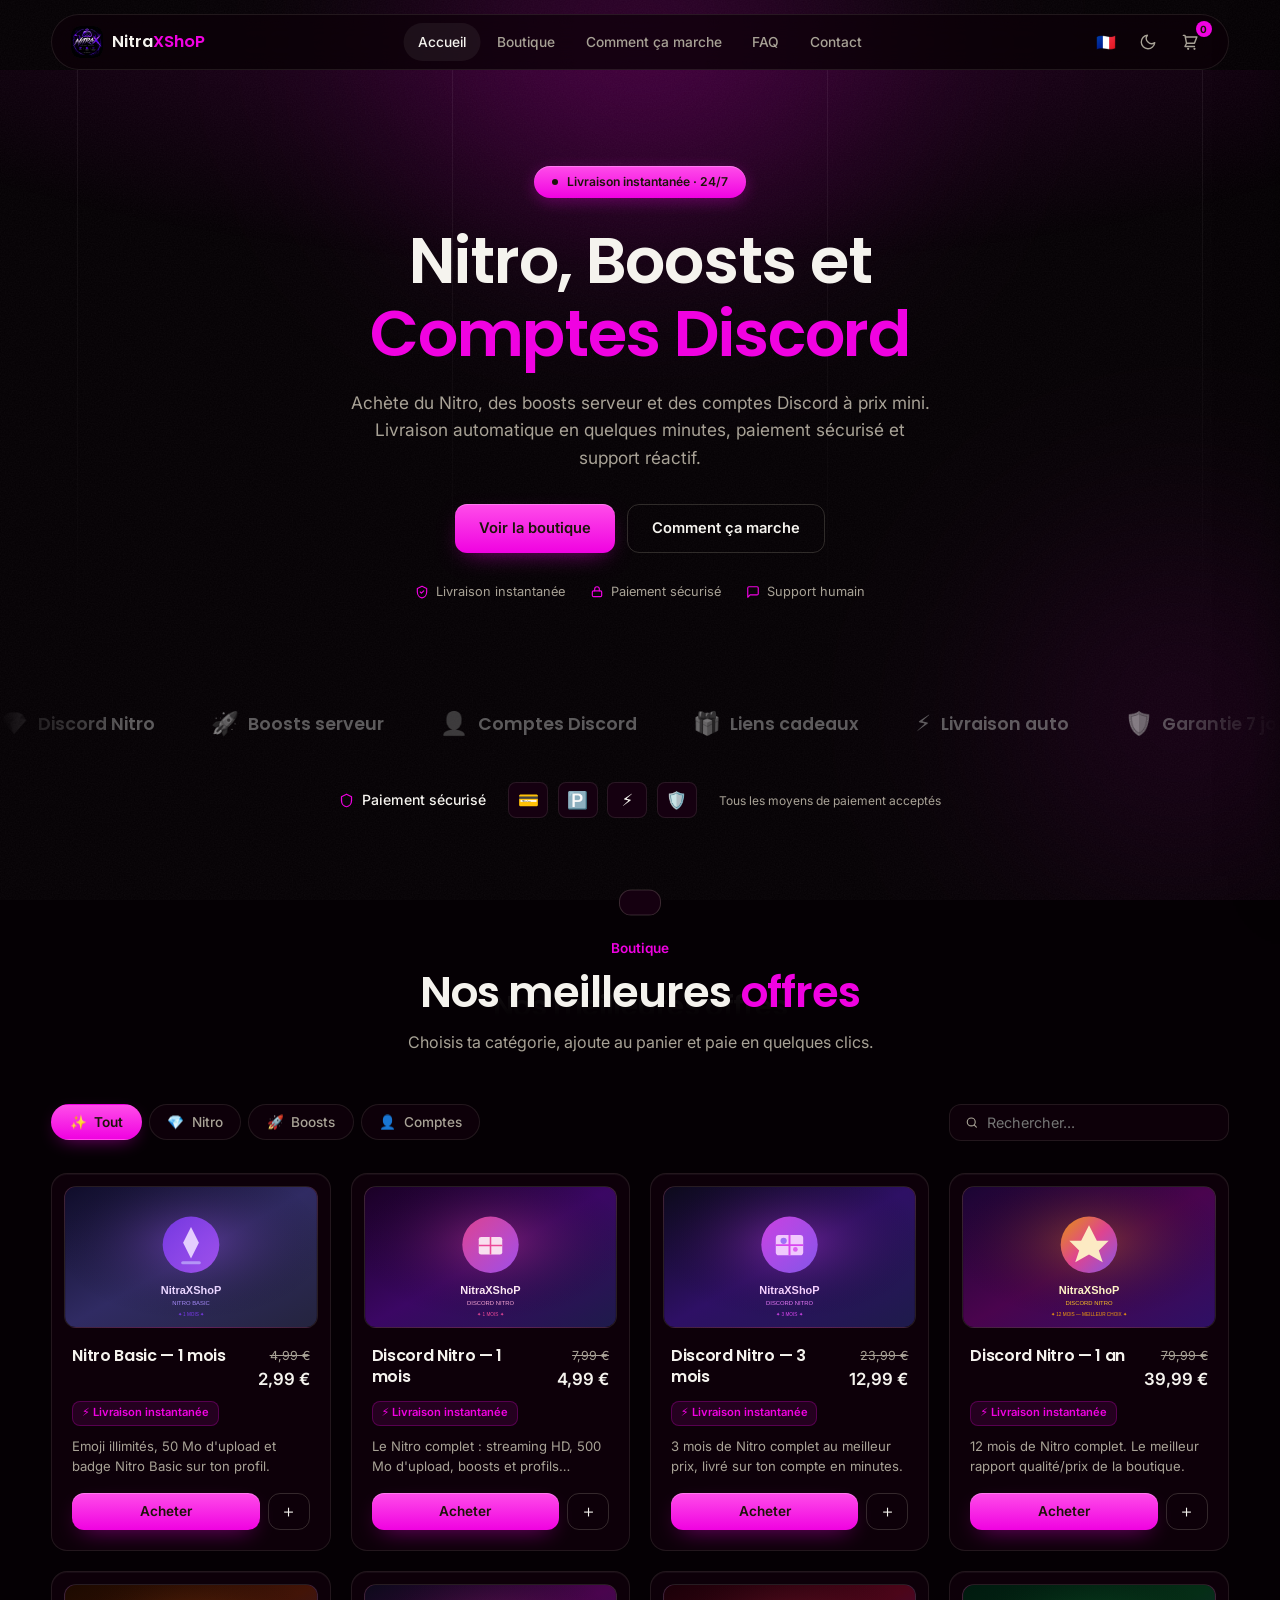
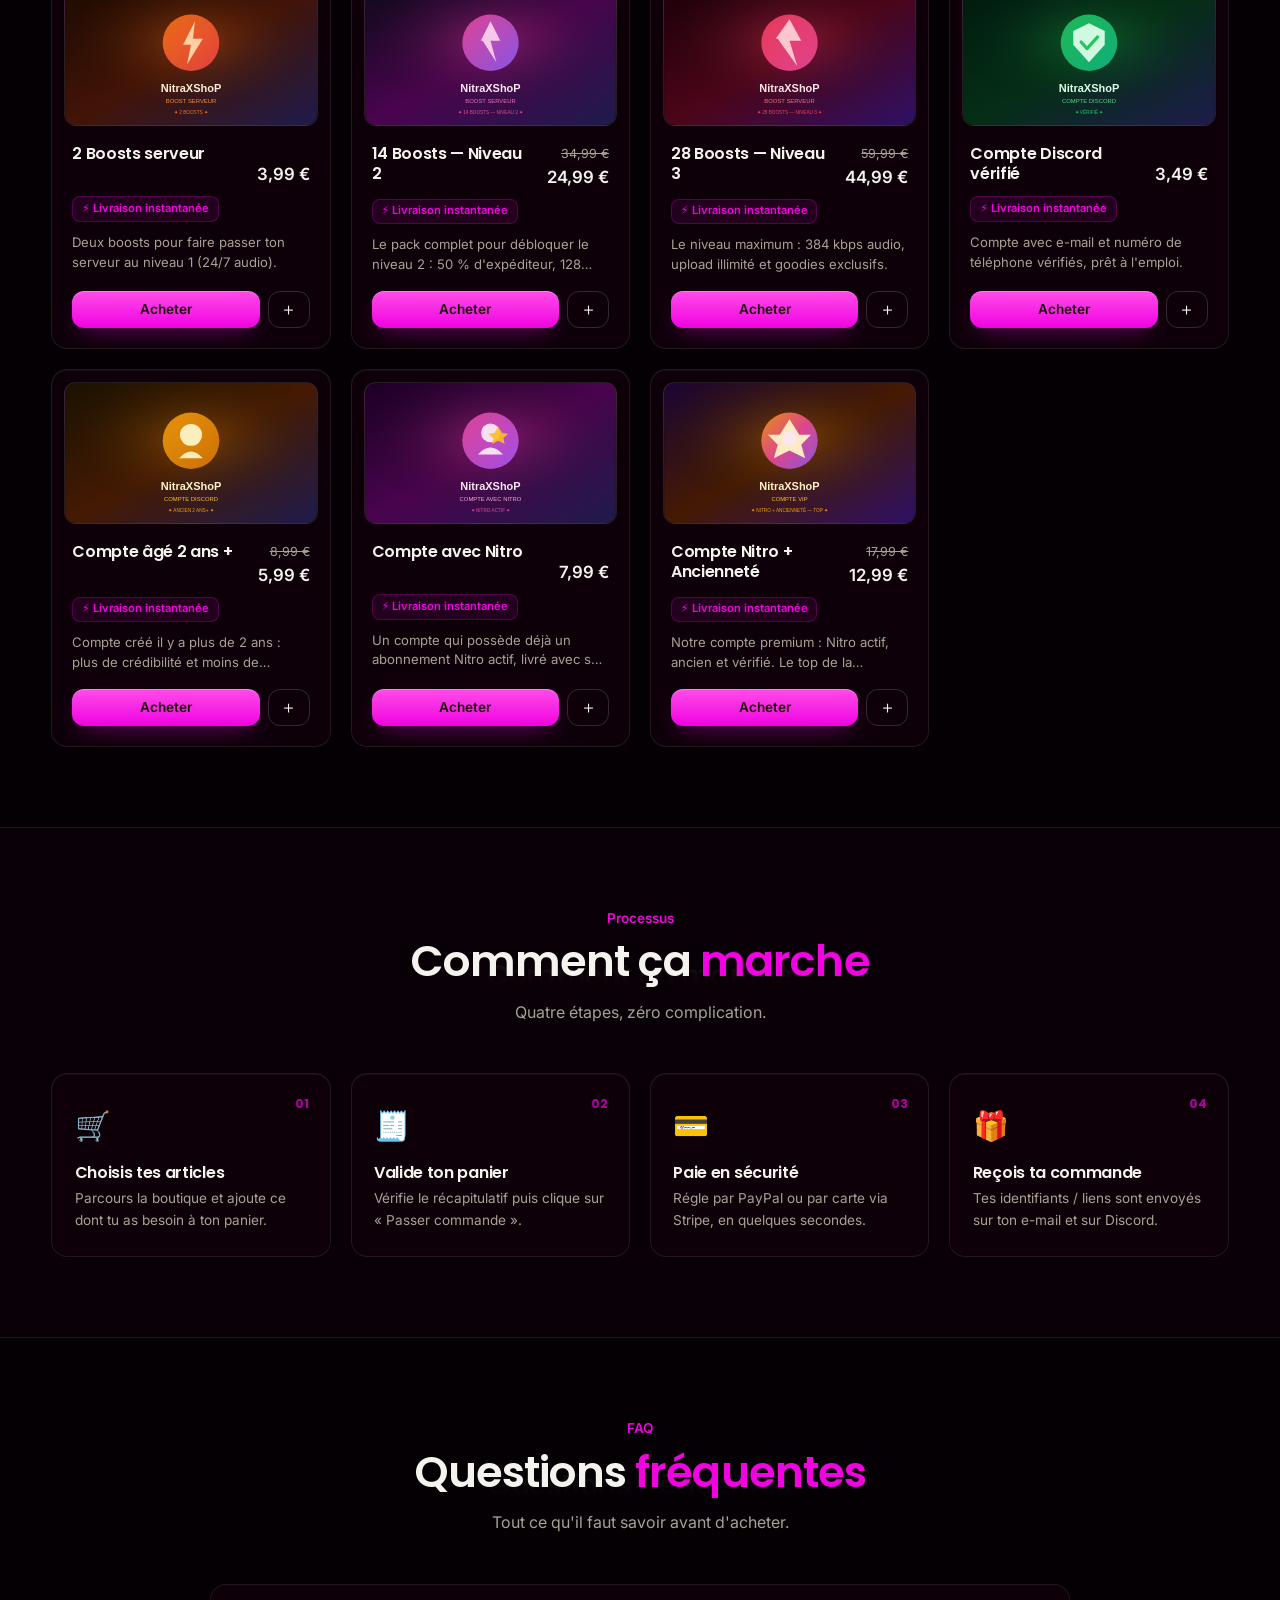
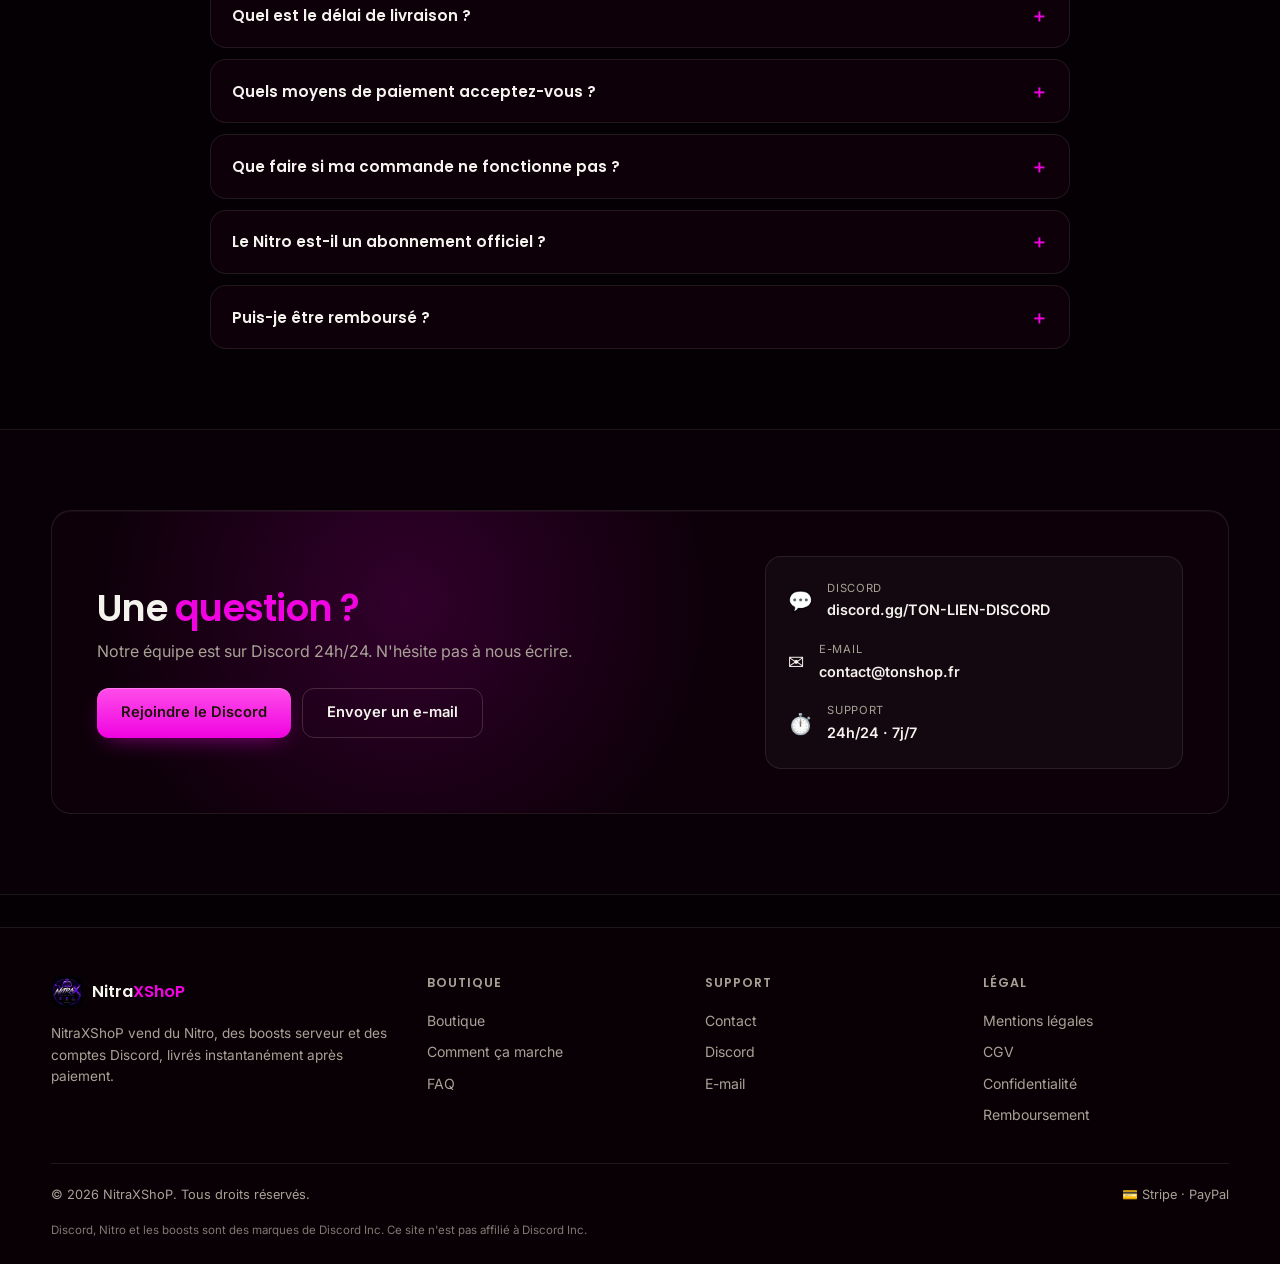
==== commit 8b9f4c7c: "Update index.html" ====
--- a/index.html
+++ b/index.html
@@ -9,6 +9,7 @@
   <link rel="preconnect" href="https://fonts.gstatic.com" crossorigin />
   <link href="https://fonts.googleapis.com/css2?family=Poppins:wght@500;600;700&family=Inter:wght@400;500;600&display=swap" rel="stylesheet" />
   <link rel="stylesheet" href="css/style.css" />
+  <link rel="icon" type="image/png" href="assets/img/logo.png" />
 </head>
 <body>
 
@@ -27,7 +28,7 @@
       <nav class="navbar">
         <div class="navbar__pill">
           <a href="#home" class="sa-navbar-logo">
-            <span class="logo__mark">◈</span>
+            <img class="logo__img" src="assets/img/logo.png" alt="NitraXShoP" />
             <span class="logo__text">Nitra<span>XShoP</span></span>
           </a>
 
@@ -252,7 +253,7 @@
       <div class="wrap footer__grid">
         <div class="footer__brand">
           <a href="#home" class="sa-navbar-logo">
-            <span class="logo__mark">◈</span>
+            <img class="logo__img" src="assets/img/logo.png" alt="NitraXShoP" />
             <span class="logo__text">Nitra<span>XShoP</span></span>
           </a>
           <p data-i18n="footer_tagline"></p>
--- a/css/style.css
+++ b/css/style.css
@@ -155,6 +155,11 @@
   box-shadow: 0 4px 16px rgba(var(--accent), 0.35);
 }
 .logo__text span { color: rgb(var(--accent)); }
+.logo__img {
+  width: 32px; height: 32px; border-radius: 9px;
+  object-fit: contain; flex-shrink: 0;
+  background: rgba(255, 255, 255, 0.06);
+}
 
 .nav-pills {
   position: absolute; left: 50%; transform: translateX(-50%);
